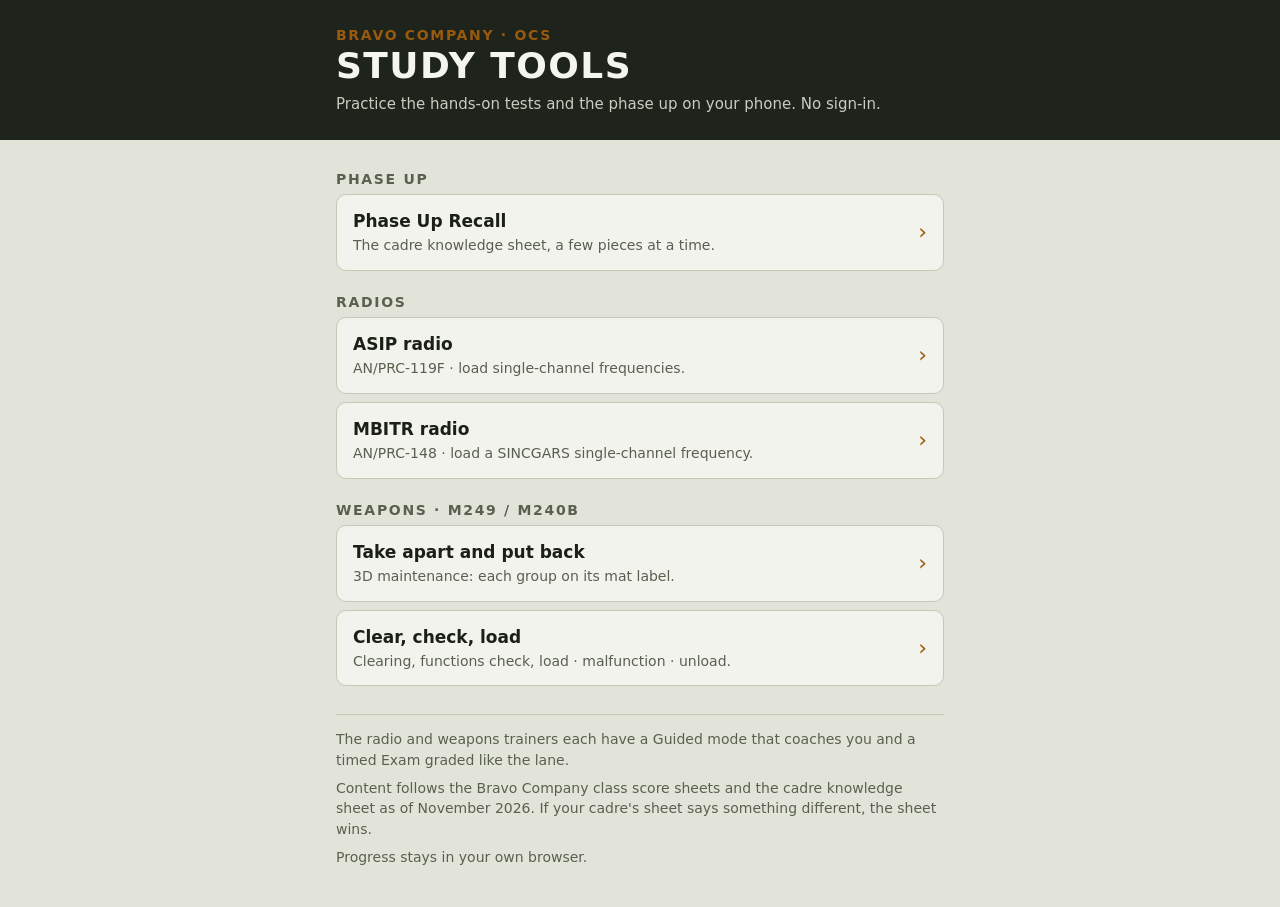
==== index.html @ 48930ff5 "Bravo Study Tools: Phase Up Recall, ASIP, MBITR, weapons 3D and drills" ====
<!doctype html>
<html lang="en">
<head>
<meta charset="utf-8">
<meta name="viewport" content="width=device-width,initial-scale=1,viewport-fit=cover">
<title>Bravo Study Tools</title>
<meta name="description" content="Bravo Company OCS study tools: Phase Up Recall, ASIP and MBITR radio trainers, M249 / M240B weapons trainers.">
<link rel="icon" href="favicon.svg" type="image/svg+xml">
<style>
/* One screen, one tap to any tool. Same palette and type as the trainers. */
:root {
  --bg: #e2e4d9; --surface: #f2f3ec; --ink: #1b2016; --muted: #586050; --line: #c4c8b6;
  --band: #1e231c; --band-ink: #f4f5ef; --accent: #9a5a0c;
  --ui: system-ui, -apple-system, "Segoe UI", Roboto, "Helvetica Neue", Arial, sans-serif;
  --stencil: "DIN Condensed", "DIN Alternate", "Arial Narrow", "Roboto Condensed", system-ui, sans-serif;
  color-scheme: light dark;
}
@media (prefers-color-scheme: dark) {
  :root { --bg: #161a13; --surface: #20251c; --ink: #e8eadf; --muted: #a3aa96; --line: #384030; --band: #0e110c; --accent: #e0a24a; }
}
* { box-sizing: border-box; }
body { margin: 0; background: var(--bg); color: var(--ink); font: 16px/1.45 var(--ui); -webkit-text-size-adjust: 100%; }
.wrap { max-width: 640px; margin: 0 auto; padding-left: max(16px, env(safe-area-inset-left, 0px)); padding-right: max(16px, env(safe-area-inset-right, 0px)); }
header { background: var(--band); color: var(--band-ink); padding: calc(env(safe-area-inset-top, 0px) + 28px) 0 24px; }
.eyebrow { margin: 0 0 6px; font: 700 14px/1 var(--stencil); letter-spacing: .12em; text-transform: uppercase; color: var(--accent); }
h1 { margin: 0; font: 700 36px/1 var(--stencil); letter-spacing: .04em; text-transform: uppercase; }
header p.sub { margin: 10px 0 0; color: #c9cdbf; font-size: 15px; }
main { padding: 8px 0 calc(env(safe-area-inset-bottom, 0px) + 32px); }
h2 { margin: 24px 0 8px; font: 700 14px/1 var(--stencil); letter-spacing: .12em; text-transform: uppercase; color: var(--muted); }
ul { list-style: none; margin: 0; padding: 0; display: grid; gap: 8px; }
a.tool { display: flex; align-items: center; gap: 12px; padding: 14px 16px; min-height: 64px; background: var(--surface); border: 1px solid var(--line); border-radius: 10px; color: inherit; text-decoration: none; }
a.tool:hover { border-color: var(--muted); }
a.tool:active { transform: translateY(1px); }
a.tool:focus-visible { outline: 3px solid var(--accent); outline-offset: 2px; }
.tool span { flex: 1; min-width: 0; }
.tool b { display: block; font-size: 17px; }
.tool small { display: block; margin-top: 2px; color: var(--muted); font-size: 14px; }
.tool i { font-style: normal; font-size: 22px; color: var(--accent); }
footer { margin-top: 28px; padding-top: 14px; border-top: 1px solid var(--line); color: var(--muted); font-size: 14px; }
footer p { margin: 0 0 8px; }
</style>
</head>
<body>
<header>
  <div class="wrap">
    <p class="eyebrow">Bravo Company · OCS</p>
    <h1>Study Tools</h1>
    <p class="sub">Practice the hands-on tests and the phase up on your phone. No sign-in.</p>
  </div>
</header>
<main class="wrap">
  <h2>Phase up</h2>
  <ul>
    <li><a class="tool" href="phaseup/"><span><b>Phase Up Recall</b><small>The cadre knowledge sheet, a few pieces at a time.</small></span><i aria-hidden="true">›</i></a></li>
  </ul>
  <h2>Radios</h2>
  <ul>
    <li><a class="tool" href="asip/"><span><b>ASIP radio</b><small>AN/PRC-119F · load single-channel frequencies.</small></span><i aria-hidden="true">›</i></a></li>
    <li><a class="tool" href="mbitr/"><span><b>MBITR radio</b><small>AN/PRC-148 · load a SINCGARS single-channel frequency.</small></span><i aria-hidden="true">›</i></a></li>
  </ul>
  <h2>Weapons · M249 / M240B</h2>
  <ul>
    <li><a class="tool" href="weapons/"><span><b>Take apart and put back</b><small>3D maintenance: each group on its mat label.</small></span><i aria-hidden="true">›</i></a></li>
    <li><a class="tool" href="weapons/drills/"><span><b>Clear, check, load</b><small>Clearing, functions check, load · malfunction · unload.</small></span><i aria-hidden="true">›</i></a></li>
  </ul>
  <footer>
    <p>The radio and weapons trainers each have a Guided mode that coaches you and a timed Exam graded like the lane.</p>
    <p>Content follows the Bravo Company class score sheets and the cadre knowledge sheet as of November 2026. If your cadre's sheet says something different, the sheet wins.</p>
    <p>Progress stays in your own browser.</p>
  </footer>
</main>
</body>
</html>
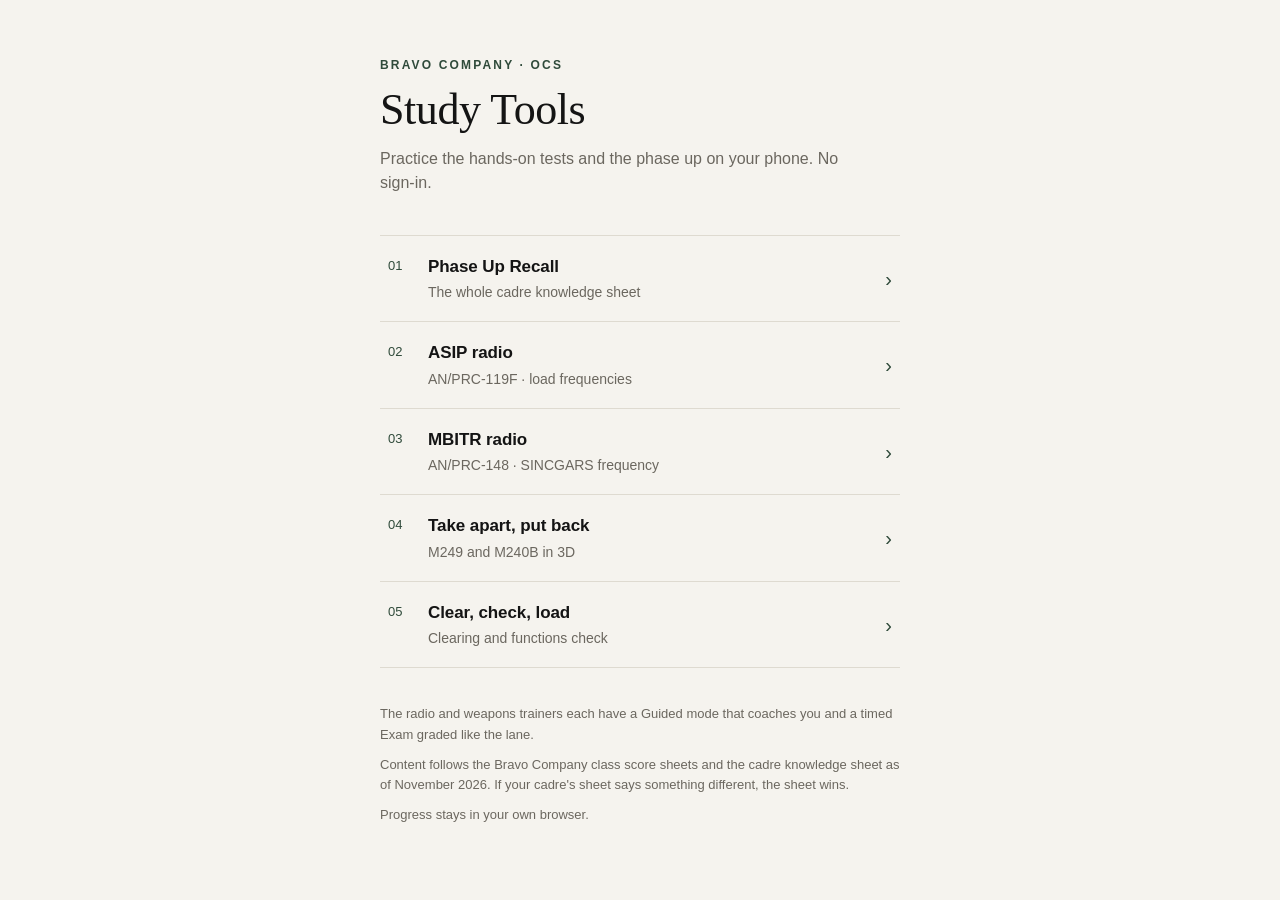
==== commit 0cb0902f: "Home page: ivory and ink, numbered list, dark mode; 404 page and icon to match" ====
--- a/index.html
+++ b/index.html
@@ -5,64 +5,53 @@
 <meta name="viewport" content="width=device-width,initial-scale=1,viewport-fit=cover">
 <title>Bravo Study Tools</title>
 <meta name="description" content="Bravo Company OCS study tools: Phase Up Recall, ASIP and MBITR radio trainers, M249 / M240B weapons trainers.">
+<meta name="theme-color" content="#F5F3EE" media="(prefers-color-scheme: light)">
+<meta name="theme-color" content="#121311" media="(prefers-color-scheme: dark)">
 <link rel="icon" href="favicon.svg" type="image/svg+xml">
 <style>
-/* One screen, one tap to any tool. Same palette and type as the trainers. */
+/* Ivory and ink: one numbered list, hairlines instead of boxes, one deep green accent. System fonts only. */
 :root {
-  --bg: #e2e4d9; --surface: #f2f3ec; --ink: #1b2016; --muted: #586050; --line: #c4c8b6;
-  --band: #1e231c; --band-ink: #f4f5ef; --accent: #9a5a0c;
-  --ui: system-ui, -apple-system, "Segoe UI", Roboto, "Helvetica Neue", Arial, sans-serif;
-  --stencil: "DIN Condensed", "DIN Alternate", "Arial Narrow", "Roboto Condensed", system-ui, sans-serif;
+  --bg: #F5F3EE; --ink: #141414; --muted: #6B675F; --line: #DEDAD0; --accent: #2F4A3A; --hover: rgba(47, 74, 58, .05);
+  --sans: -apple-system, BlinkMacSystemFont, "Segoe UI", Roboto, "Helvetica Neue", Arial, sans-serif;
+  --serif: ui-serif, "New York", "Iowan Old Style", Georgia, "Times New Roman", serif;
   color-scheme: light dark;
 }
 @media (prefers-color-scheme: dark) {
-  :root { --bg: #161a13; --surface: #20251c; --ink: #e8eadf; --muted: #a3aa96; --line: #384030; --band: #0e110c; --accent: #e0a24a; }
+  :root { --bg: #121311; --ink: #ECEAE3; --muted: #9C998F; --line: #2B2C28; --accent: #9DB8A2; --hover: rgba(157, 184, 162, .06); }
 }
 * { box-sizing: border-box; }
-body { margin: 0; background: var(--bg); color: var(--ink); font: 16px/1.45 var(--ui); -webkit-text-size-adjust: 100%; }
-.wrap { max-width: 640px; margin: 0 auto; padding-left: max(16px, env(safe-area-inset-left, 0px)); padding-right: max(16px, env(safe-area-inset-right, 0px)); }
-header { background: var(--band); color: var(--band-ink); padding: calc(env(safe-area-inset-top, 0px) + 28px) 0 24px; }
-.eyebrow { margin: 0 0 6px; font: 700 14px/1 var(--stencil); letter-spacing: .12em; text-transform: uppercase; color: var(--accent); }
-h1 { margin: 0; font: 700 36px/1 var(--stencil); letter-spacing: .04em; text-transform: uppercase; }
-header p.sub { margin: 10px 0 0; color: #c9cdbf; font-size: 15px; }
-main { padding: 8px 0 calc(env(safe-area-inset-bottom, 0px) + 32px); }
-h2 { margin: 24px 0 8px; font: 700 14px/1 var(--stencil); letter-spacing: .12em; text-transform: uppercase; color: var(--muted); }
-ul { list-style: none; margin: 0; padding: 0; display: grid; gap: 8px; }
-a.tool { display: flex; align-items: center; gap: 12px; padding: 14px 16px; min-height: 64px; background: var(--surface); border: 1px solid var(--line); border-radius: 10px; color: inherit; text-decoration: none; }
-a.tool:hover { border-color: var(--muted); }
-a.tool:active { transform: translateY(1px); }
-a.tool:focus-visible { outline: 3px solid var(--accent); outline-offset: 2px; }
-.tool span { flex: 1; min-width: 0; }
-.tool b { display: block; font-size: 17px; }
-.tool small { display: block; margin-top: 2px; color: var(--muted); font-size: 14px; }
-.tool i { font-style: normal; font-size: 22px; color: var(--accent); }
-footer { margin-top: 28px; padding-top: 14px; border-top: 1px solid var(--line); color: var(--muted); font-size: 14px; }
-footer p { margin: 0 0 8px; }
+body { margin: 0; background: var(--bg); color: var(--ink); font: 16px/1.5 var(--sans); -webkit-text-size-adjust: 100%; -webkit-font-smoothing: antialiased; }
+.wrap { max-width: 560px; margin: 0 auto; padding: calc(env(safe-area-inset-top, 0px) + 56px) max(20px, env(safe-area-inset-right, 0px)) calc(env(safe-area-inset-bottom, 0px) + 40px) max(20px, env(safe-area-inset-left, 0px)); }
+.eyebrow { margin: 0 0 14px; font-size: 12px; font-weight: 600; letter-spacing: .18em; text-transform: uppercase; color: var(--accent); }
+h1 { margin: 0; font: 400 44px/1.02 var(--serif); letter-spacing: -.01em; }
+.sub { margin: 14px 0 40px; color: var(--muted); font-size: 16px; max-width: 30em; }
+ol { list-style: none; margin: 0; padding: 0; border-bottom: 1px solid var(--line); }
+a.tool { display: flex; align-items: center; gap: 16px; padding: 18px 8px; min-height: 72px; border-top: 1px solid var(--line); color: inherit; text-decoration: none; transition: background-color .15s; }
+a.tool:hover { background: var(--hover); }
+a.tool:focus-visible { outline: 2px solid var(--accent); outline-offset: -2px; }
+.n { width: 24px; flex: none; align-self: flex-start; padding-top: 5px; font: 500 13px/1 var(--sans); font-variant-numeric: tabular-nums; color: var(--accent); }
+.tool span.t { flex: 1; min-width: 0; }
+.tool b { display: block; font-size: 17px; font-weight: 600; letter-spacing: -.005em; }
+.tool small { display: block; margin-top: 3px; color: var(--muted); font-size: 14px; }
+.tool i { font-style: normal; font-size: 20px; color: var(--accent); transition: transform .15s; }
+a.tool:hover i { transform: translateX(3px); }
+footer { margin-top: 36px; color: var(--muted); font-size: 13px; line-height: 1.55; }
+footer p { margin: 0 0 10px; }
+@media (max-width: 380px) { h1 { font-size: 38px; } .sub { margin-bottom: 32px; } a.tool { gap: 12px; padding: 16px 4px; } }
 </style>
 </head>
 <body>
-<header>
-  <div class="wrap">
-    <p class="eyebrow">Bravo Company · OCS</p>
-    <h1>Study Tools</h1>
-    <p class="sub">Practice the hands-on tests and the phase up on your phone. No sign-in.</p>
-  </div>
-</header>
 <main class="wrap">
-  <h2>Phase up</h2>
-  <ul>
-    <li><a class="tool" href="phaseup/"><span><b>Phase Up Recall</b><small>The cadre knowledge sheet, a few pieces at a time.</small></span><i aria-hidden="true">›</i></a></li>
-  </ul>
-  <h2>Radios</h2>
-  <ul>
-    <li><a class="tool" href="asip/"><span><b>ASIP radio</b><small>AN/PRC-119F · load single-channel frequencies.</small></span><i aria-hidden="true">›</i></a></li>
-    <li><a class="tool" href="mbitr/"><span><b>MBITR radio</b><small>AN/PRC-148 · load a SINCGARS single-channel frequency.</small></span><i aria-hidden="true">›</i></a></li>
-  </ul>
-  <h2>Weapons · M249 / M240B</h2>
-  <ul>
-    <li><a class="tool" href="weapons/"><span><b>Take apart and put back</b><small>3D maintenance: each group on its mat label.</small></span><i aria-hidden="true">›</i></a></li>
-    <li><a class="tool" href="weapons/drills/"><span><b>Clear, check, load</b><small>Clearing, functions check, load · malfunction · unload.</small></span><i aria-hidden="true">›</i></a></li>
-  </ul>
+  <p class="eyebrow">Bravo Company · OCS</p>
+  <h1>Study Tools</h1>
+  <p class="sub">Practice the hands-on tests and the phase up on your phone. No sign-in.</p>
+  <ol>
+    <li><a class="tool" href="phaseup/"><span class="n">01</span><span class="t"><b>Phase Up Recall</b><small>The whole cadre knowledge sheet</small></span><i aria-hidden="true">›</i></a></li>
+    <li><a class="tool" href="asip/"><span class="n">02</span><span class="t"><b>ASIP radio</b><small>AN/PRC-119F · load frequencies</small></span><i aria-hidden="true">›</i></a></li>
+    <li><a class="tool" href="mbitr/"><span class="n">03</span><span class="t"><b>MBITR radio</b><small>AN/PRC-148 · SINCGARS frequency</small></span><i aria-hidden="true">›</i></a></li>
+    <li><a class="tool" href="weapons/"><span class="n">04</span><span class="t"><b>Take apart, put back</b><small>M249 and M240B in 3D</small></span><i aria-hidden="true">›</i></a></li>
+    <li><a class="tool" href="weapons/drills/"><span class="n">05</span><span class="t"><b>Clear, check, load</b><small>Clearing and functions check</small></span><i aria-hidden="true">›</i></a></li>
+  </ol>
   <footer>
     <p>The radio and weapons trainers each have a Guided mode that coaches you and a timed Exam graded like the lane.</p>
     <p>Content follows the Bravo Company class score sheets and the cadre knowledge sheet as of November 2026. If your cadre's sheet says something different, the sheet wins.</p>
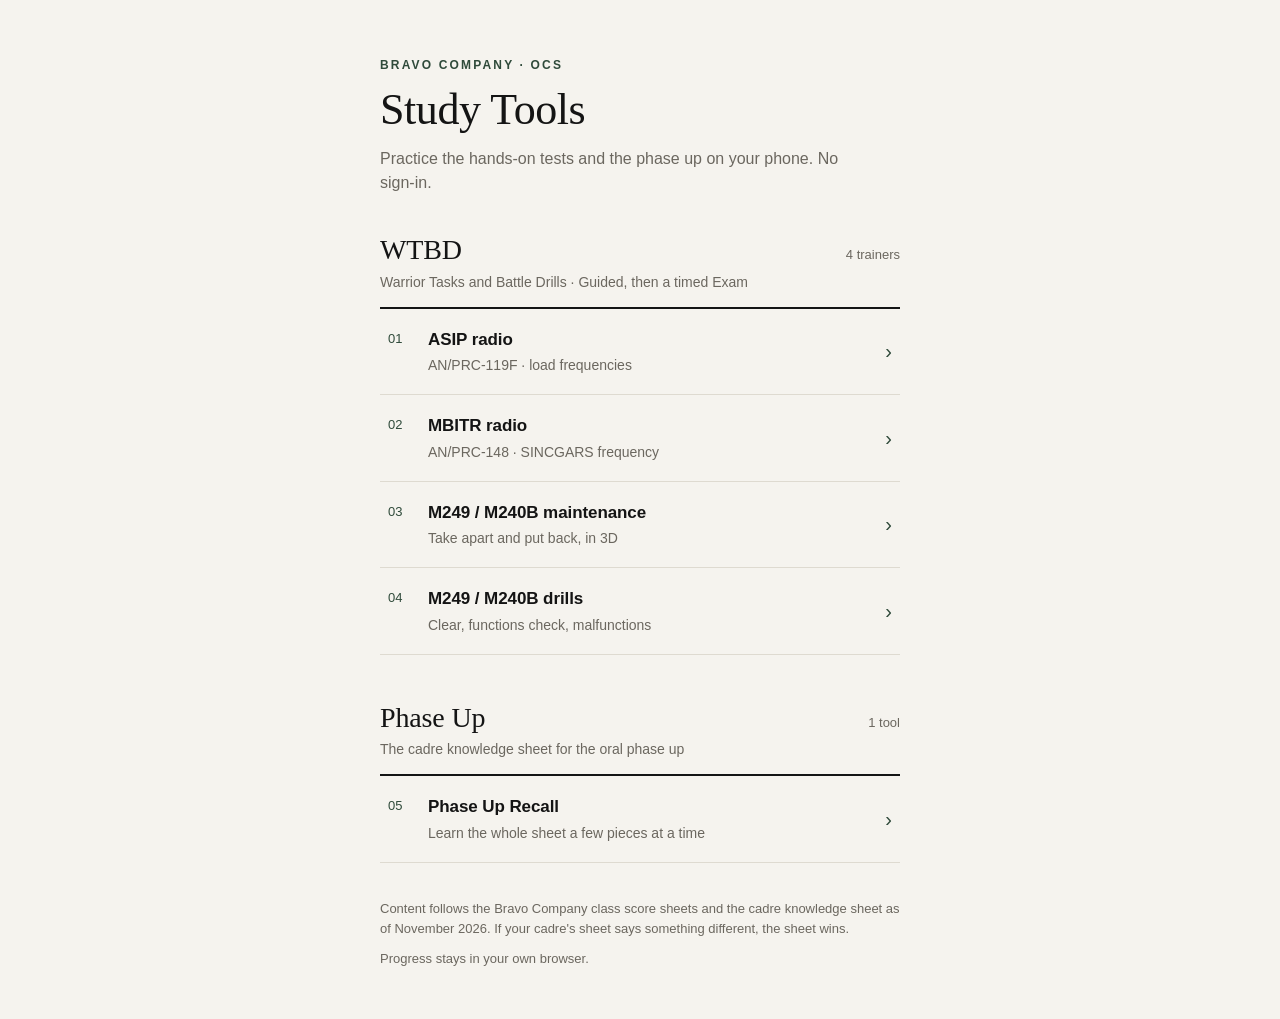
==== commit d2107007: "Home page: two sections, WTBD (4 trainers) and Phase Up" ====
--- a/index.html
+++ b/index.html
@@ -25,7 +25,13 @@
 .eyebrow { margin: 0 0 14px; font-size: 12px; font-weight: 600; letter-spacing: .18em; text-transform: uppercase; color: var(--accent); }
 h1 { margin: 0; font: 400 44px/1.02 var(--serif); letter-spacing: -.01em; }
 .sub { margin: 14px 0 40px; color: var(--muted); font-size: 16px; max-width: 30em; }
-ol { list-style: none; margin: 0; padding: 0; border-bottom: 1px solid var(--line); }
+section + section { margin-top: 48px; }
+.sh { display: flex; align-items: baseline; gap: 12px; }
+h2 { margin: 0; font: 400 28px/1.1 var(--serif); letter-spacing: -.005em; }
+.cnt { margin-left: auto; color: var(--muted); font-size: 13px; }
+.sd { margin: 6px 0 14px; color: var(--muted); font-size: 14px; }
+ol { list-style: none; margin: 0; padding: 0; border-top: 2px solid var(--ink); border-bottom: 1px solid var(--line); }
+ol li:first-child a.tool { border-top: 0; }
 a.tool { display: flex; align-items: center; gap: 16px; padding: 18px 8px; min-height: 72px; border-top: 1px solid var(--line); color: inherit; text-decoration: none; transition: background-color .15s; }
 a.tool:hover { background: var(--hover); }
 a.tool:focus-visible { outline: 2px solid var(--accent); outline-offset: -2px; }
@@ -45,15 +51,24 @@
   <p class="eyebrow">Bravo Company · OCS</p>
   <h1>Study Tools</h1>
   <p class="sub">Practice the hands-on tests and the phase up on your phone. No sign-in.</p>
-  <ol>
-    <li><a class="tool" href="phaseup/"><span class="n">01</span><span class="t"><b>Phase Up Recall</b><small>The whole cadre knowledge sheet</small></span><i aria-hidden="true">›</i></a></li>
-    <li><a class="tool" href="asip/"><span class="n">02</span><span class="t"><b>ASIP radio</b><small>AN/PRC-119F · load frequencies</small></span><i aria-hidden="true">›</i></a></li>
-    <li><a class="tool" href="mbitr/"><span class="n">03</span><span class="t"><b>MBITR radio</b><small>AN/PRC-148 · SINCGARS frequency</small></span><i aria-hidden="true">›</i></a></li>
-    <li><a class="tool" href="weapons/"><span class="n">04</span><span class="t"><b>Take apart, put back</b><small>M249 and M240B in 3D</small></span><i aria-hidden="true">›</i></a></li>
-    <li><a class="tool" href="weapons/drills/"><span class="n">05</span><span class="t"><b>Clear, check, load</b><small>Clearing and functions check</small></span><i aria-hidden="true">›</i></a></li>
-  </ol>
+  <section aria-labelledby="s-wtbd">
+    <header class="sh"><h2 id="s-wtbd">WTBD</h2><span class="cnt">4 trainers</span></header>
+    <p class="sd">Warrior Tasks and Battle Drills · Guided, then a timed Exam</p>
+    <ol>
+      <li><a class="tool" href="asip/"><span class="n">01</span><span class="t"><b>ASIP radio</b><small>AN/PRC-119F · load frequencies</small></span><i aria-hidden="true">›</i></a></li>
+      <li><a class="tool" href="mbitr/"><span class="n">02</span><span class="t"><b>MBITR radio</b><small>AN/PRC-148 · SINCGARS frequency</small></span><i aria-hidden="true">›</i></a></li>
+      <li><a class="tool" href="weapons/"><span class="n">03</span><span class="t"><b>M249 / M240B maintenance</b><small>Take apart and put back, in 3D</small></span><i aria-hidden="true">›</i></a></li>
+      <li><a class="tool" href="weapons/drills/"><span class="n">04</span><span class="t"><b>M249 / M240B drills</b><small>Clear, functions check, malfunctions</small></span><i aria-hidden="true">›</i></a></li>
+    </ol>
+  </section>
+  <section aria-labelledby="s-phaseup">
+    <header class="sh"><h2 id="s-phaseup">Phase Up</h2><span class="cnt">1 tool</span></header>
+    <p class="sd">The cadre knowledge sheet for the oral phase up</p>
+    <ol>
+      <li><a class="tool" href="phaseup/"><span class="n">05</span><span class="t"><b>Phase Up Recall</b><small>Learn the whole sheet a few pieces at a time</small></span><i aria-hidden="true">›</i></a></li>
+    </ol>
+  </section>
   <footer>
-    <p>The radio and weapons trainers each have a Guided mode that coaches you and a timed Exam graded like the lane.</p>
     <p>Content follows the Bravo Company class score sheets and the cadre knowledge sheet as of November 2026. If your cadre's sheet says something different, the sheet wins.</p>
     <p>Progress stays in your own browser.</p>
   </footer>
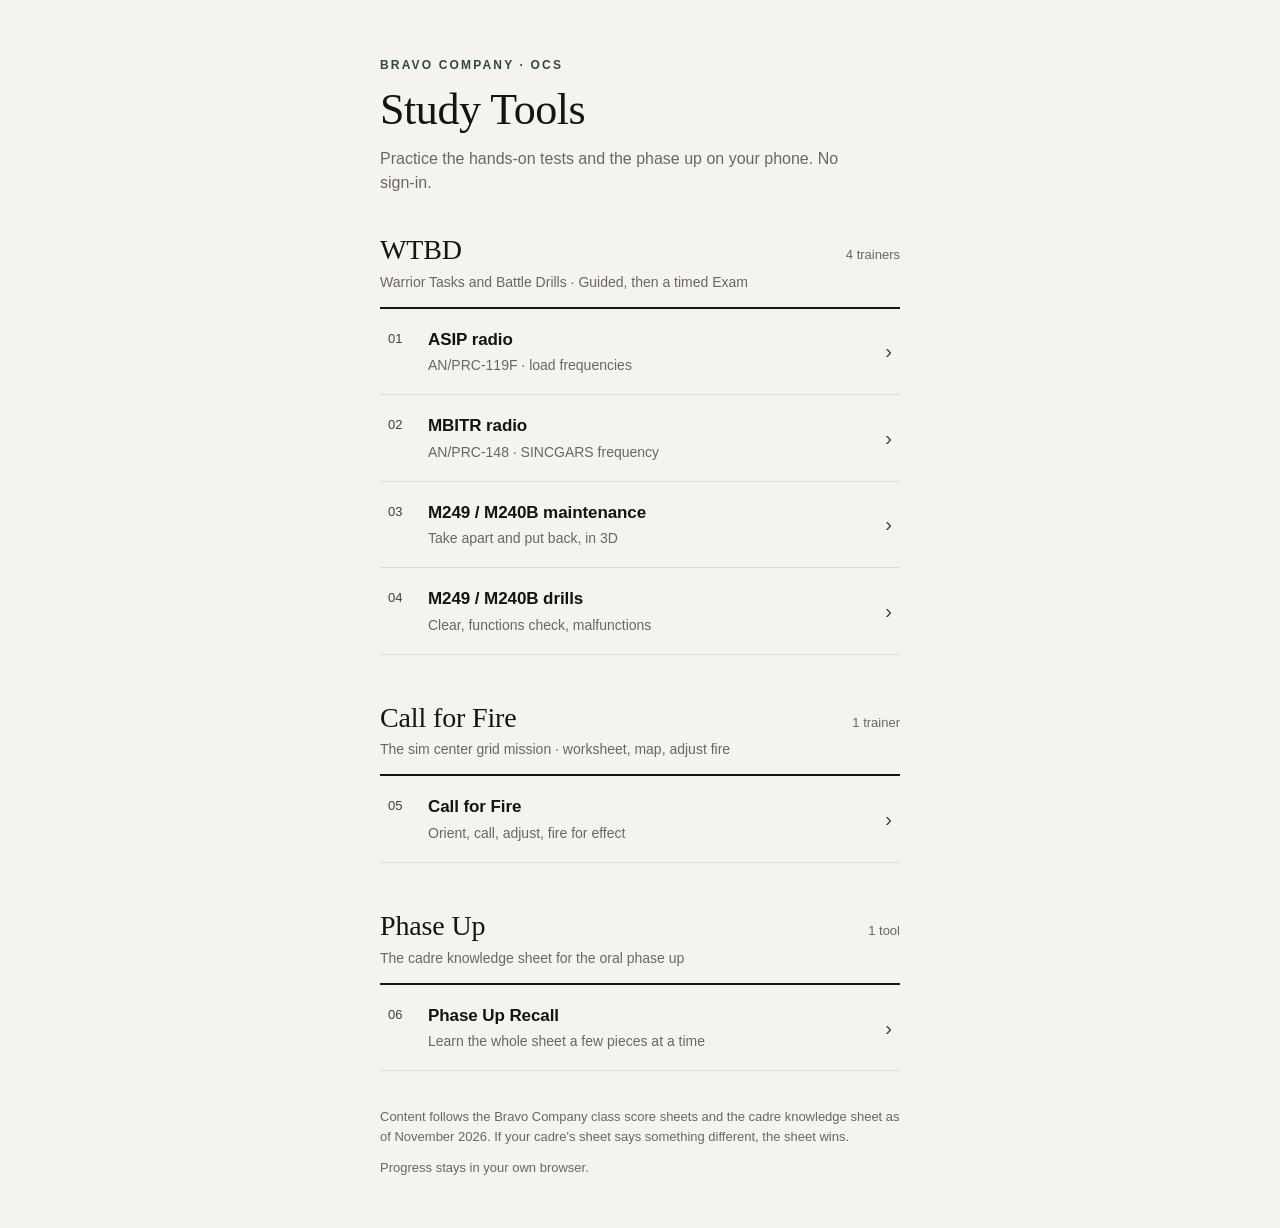
==== commit b1f22c37: "Add the Call for Fire trainer (rebuilt to the real OCS exam) and its math video" ====
--- a/index.html
+++ b/index.html
@@ -4,7 +4,7 @@
 <meta charset="utf-8">
 <meta name="viewport" content="width=device-width,initial-scale=1,viewport-fit=cover">
 <title>Bravo Study Tools</title>
-<meta name="description" content="Bravo Company OCS study tools: Phase Up Recall, ASIP and MBITR radio trainers, M249 / M240B weapons trainers.">
+<meta name="description" content="Bravo Company OCS study tools: Phase Up Recall, ASIP and MBITR radio trainers, M249 / M240B weapons trainers, Call for Fire trainer.">
 <meta name="theme-color" content="#F5F3EE" media="(prefers-color-scheme: light)">
 <meta name="theme-color" content="#121311" media="(prefers-color-scheme: dark)">
 <link rel="icon" href="favicon.svg" type="image/svg+xml">
@@ -61,11 +61,18 @@
       <li><a class="tool" href="weapons/drills/"><span class="n">04</span><span class="t"><b>M249 / M240B drills</b><small>Clear, functions check, malfunctions</small></span><i aria-hidden="true">›</i></a></li>
     </ol>
   </section>
+  <section aria-labelledby="s-cff">
+    <header class="sh"><h2 id="s-cff">Call for Fire</h2><span class="cnt">1 trainer</span></header>
+    <p class="sd">The sim center grid mission · worksheet, map, adjust fire</p>
+    <ol>
+      <li><a class="tool" href="cff/"><span class="n">05</span><span class="t"><b>Call for Fire</b><small>Orient, call, adjust, fire for effect</small></span><i aria-hidden="true">›</i></a></li>
+    </ol>
+  </section>
   <section aria-labelledby="s-phaseup">
     <header class="sh"><h2 id="s-phaseup">Phase Up</h2><span class="cnt">1 tool</span></header>
     <p class="sd">The cadre knowledge sheet for the oral phase up</p>
     <ol>
-      <li><a class="tool" href="phaseup/"><span class="n">05</span><span class="t"><b>Phase Up Recall</b><small>Learn the whole sheet a few pieces at a time</small></span><i aria-hidden="true">›</i></a></li>
+      <li><a class="tool" href="phaseup/"><span class="n">06</span><span class="t"><b>Phase Up Recall</b><small>Learn the whole sheet a few pieces at a time</small></span><i aria-hidden="true">›</i></a></li>
     </ol>
   </section>
   <footer>
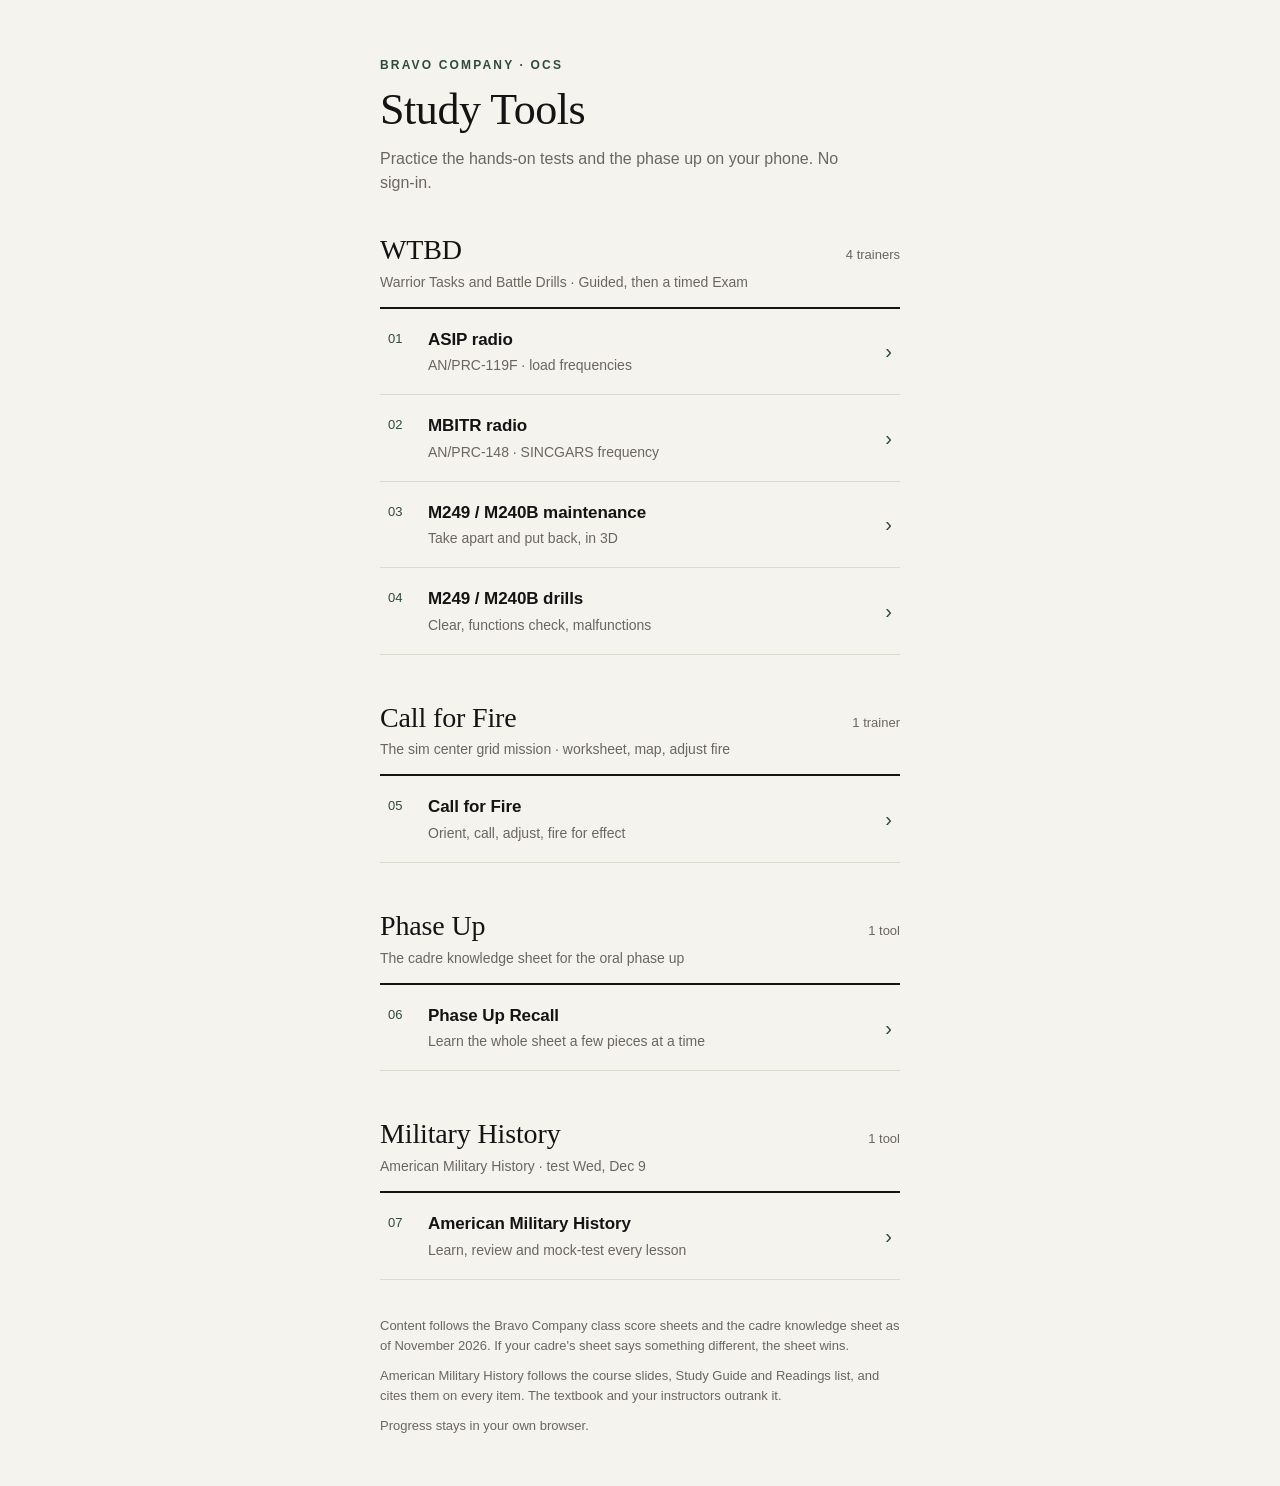
==== commit 6c6ac25f: "Add American Military History (Lesson 1)" ====
--- a/index.html
+++ b/index.html
@@ -4,7 +4,7 @@
 <meta charset="utf-8">
 <meta name="viewport" content="width=device-width,initial-scale=1,viewport-fit=cover">
 <title>Bravo Study Tools</title>
-<meta name="description" content="Bravo Company OCS study tools: Phase Up Recall, ASIP and MBITR radio trainers, M249 / M240B weapons trainers, Call for Fire trainer.">
+<meta name="description" content="Bravo Company OCS study tools: Phase Up Recall, ASIP and MBITR radio trainers, M249 / M240B weapons trainers, Call for Fire trainer, American Military History.">
 <meta name="theme-color" content="#F5F3EE" media="(prefers-color-scheme: light)">
 <meta name="theme-color" content="#121311" media="(prefers-color-scheme: dark)">
 <link rel="icon" href="favicon.svg" type="image/svg+xml">
@@ -75,8 +75,16 @@
       <li><a class="tool" href="phaseup/"><span class="n">06</span><span class="t"><b>Phase Up Recall</b><small>Learn the whole sheet a few pieces at a time</small></span><i aria-hidden="true">›</i></a></li>
     </ol>
   </section>
+  <section aria-labelledby="s-amh">
+    <header class="sh"><h2 id="s-amh">Military History</h2><span class="cnt">1 tool</span></header>
+    <p class="sd">American Military History · test Wed, Dec 9</p>
+    <ol>
+      <li><a class="tool" href="amh/"><span class="n">07</span><span class="t"><b>American Military History</b><small>Learn, review and mock-test every lesson</small></span><i aria-hidden="true">›</i></a></li>
+    </ol>
+  </section>
   <footer>
     <p>Content follows the Bravo Company class score sheets and the cadre knowledge sheet as of November 2026. If your cadre's sheet says something different, the sheet wins.</p>
+    <p>American Military History follows the course slides, Study Guide and Readings list, and cites them on every item. The textbook and your instructors outrank it.</p>
     <p>Progress stays in your own browser.</p>
   </footer>
 </main>
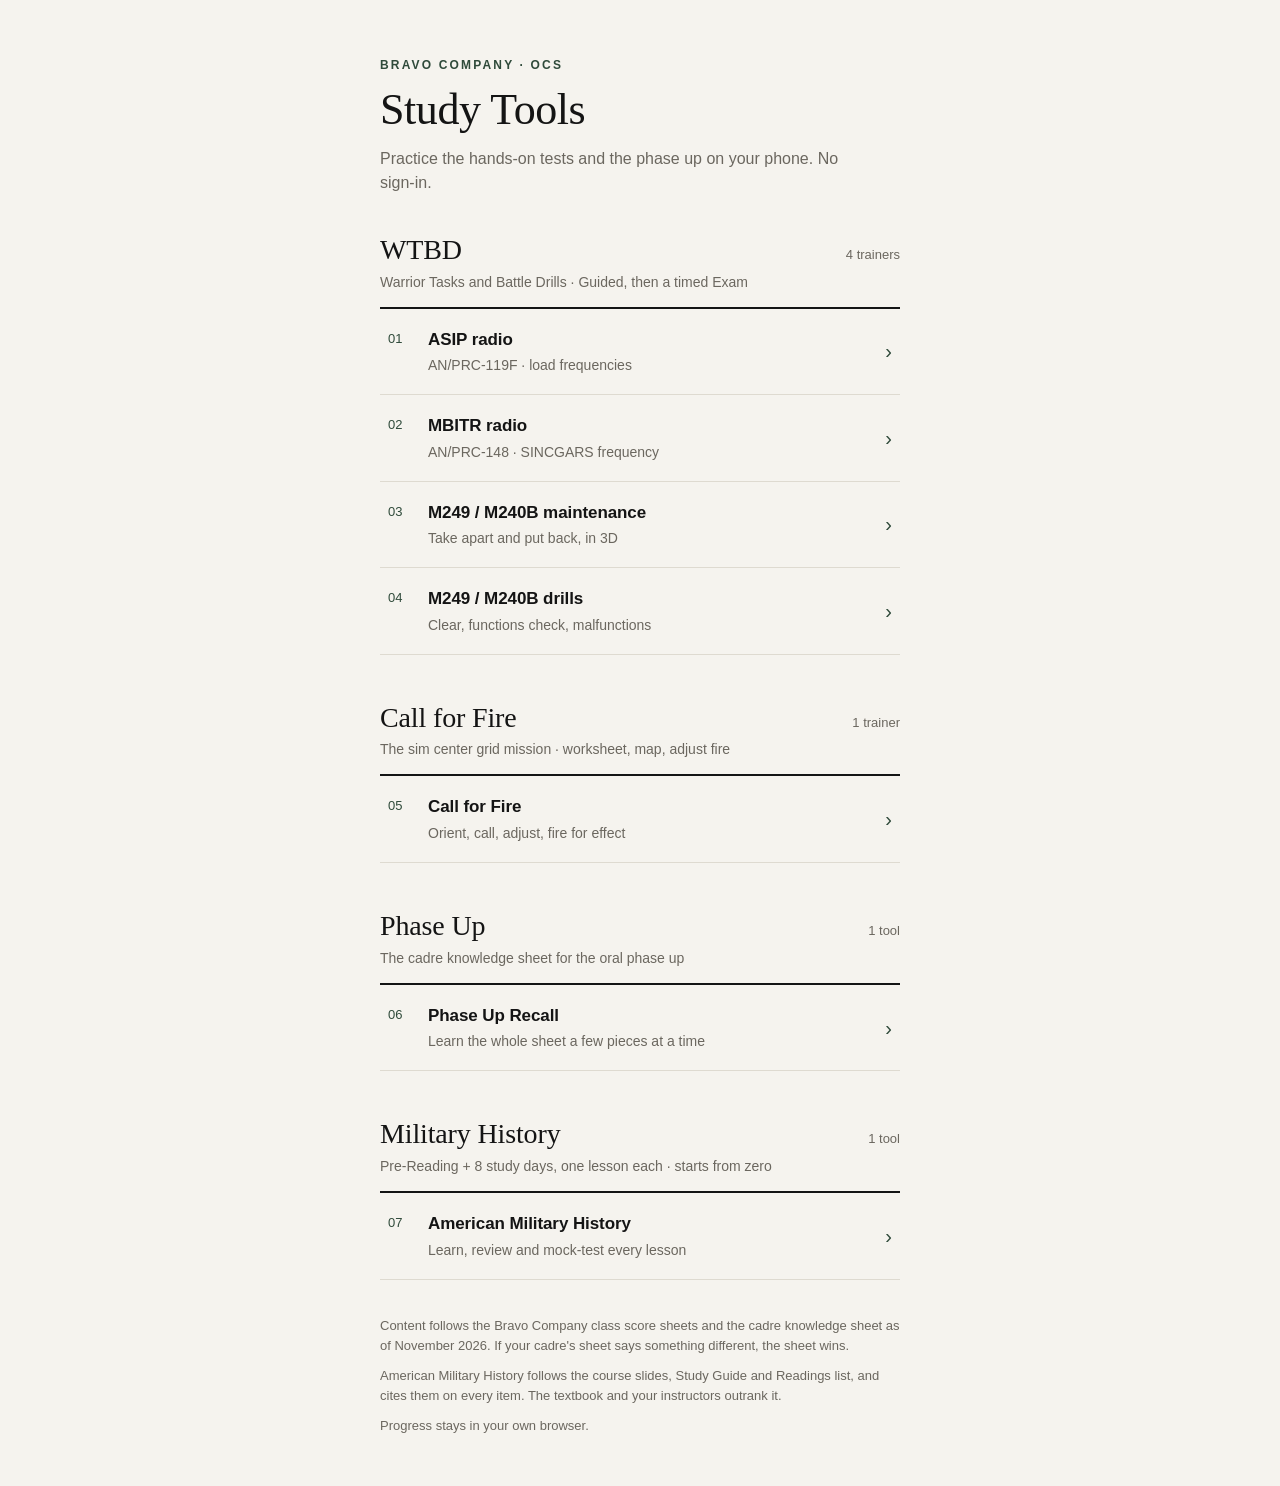
==== commit b8b9df12: "AMH: History Pre-Reading + Days 1-8, teach-first rounds" ====
--- a/index.html
+++ b/index.html
@@ -77,7 +77,7 @@
   </section>
   <section aria-labelledby="s-amh">
     <header class="sh"><h2 id="s-amh">Military History</h2><span class="cnt">1 tool</span></header>
-    <p class="sd">American Military History · test Wed, Dec 9</p>
+    <p class="sd">Pre-Reading + 8 study days, one lesson each · starts from zero</p>
     <ol>
       <li><a class="tool" href="amh/"><span class="n">07</span><span class="t"><b>American Military History</b><small>Learn, review and mock-test every lesson</small></span><i aria-hidden="true">›</i></a></li>
     </ol>
